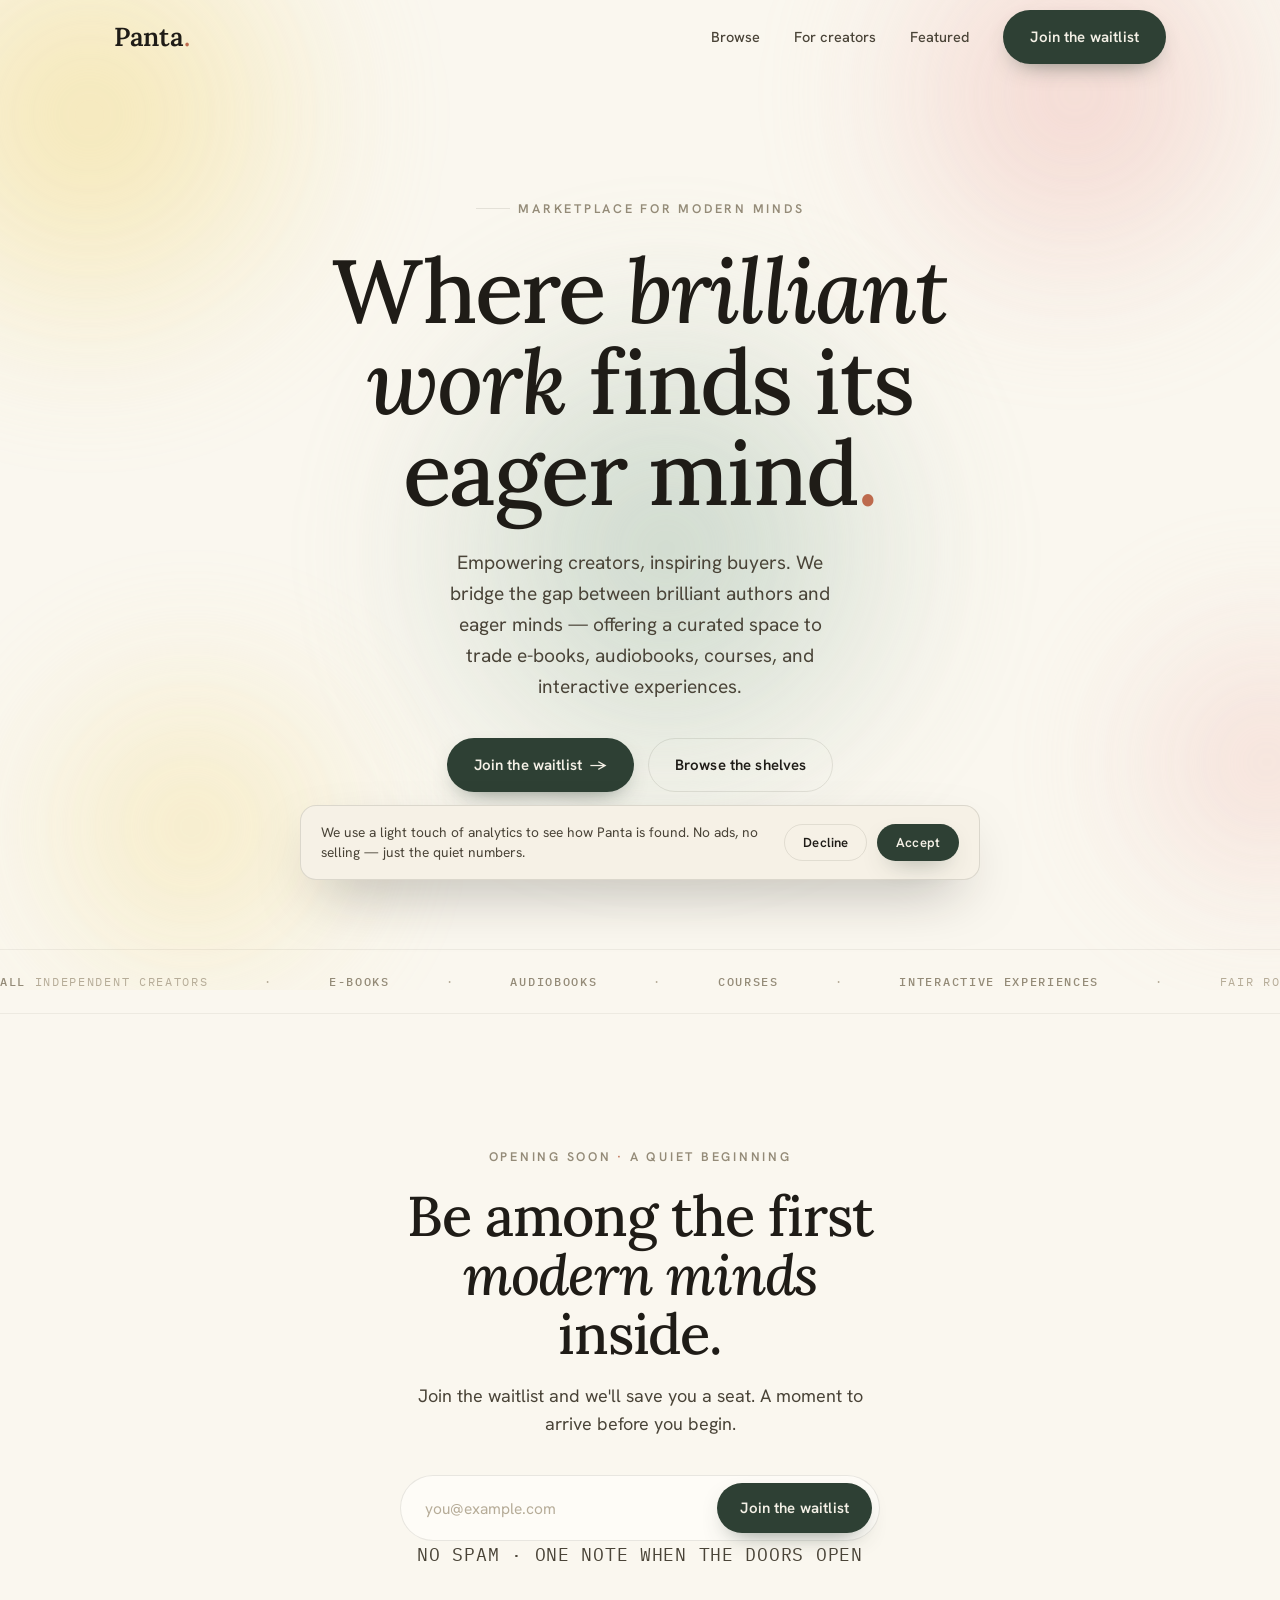
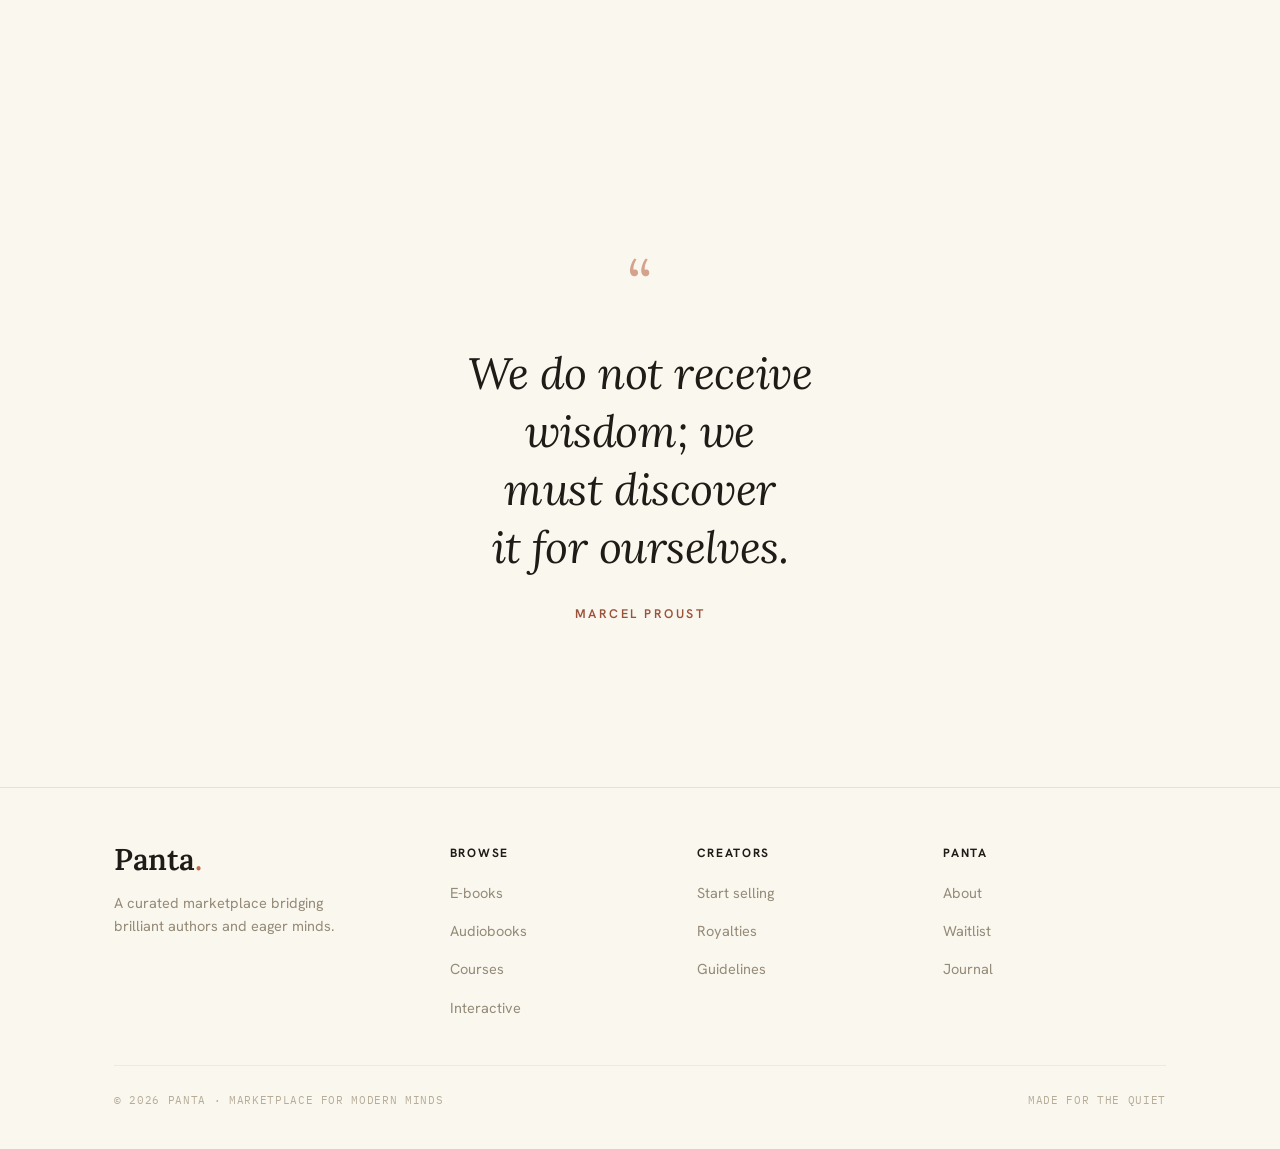
==== index.html @ 42899a75 "first commit" ====
<!doctype html>
<html lang="en">
    <head>
        <meta charset="utf-8" />
        <meta name="viewport" content="width=device-width, initial-scale=1" />

        <!-- Google tag (gtag.js) — GA4 -->
        <script
            async
            src="https://www.googletagmanager.com/gtag/js?id=G-8SDCCMNHDT"
        ></script>
        <script>
            window.dataLayer = window.dataLayer || [];
            function gtag() {
                dataLayer.push(arguments);
            }
            // Consent Mode v2 — deny storage until the visitor chooses
            gtag("consent", "default", {
                ad_storage: "denied",
                ad_user_data: "denied",
                ad_personalization: "denied",
                analytics_storage: "denied",
            });
            // Honor a stored choice immediately, before the banner loads
            try {
                if (localStorage.getItem("panta-consent") === "granted") {
                    gtag("consent", "update", {
                        ad_storage: "granted",
                        ad_user_data: "granted",
                        ad_personalization: "granted",
                        analytics_storage: "granted",
                    });
                }
            } catch (e) {}
            gtag("js", new Date());
            gtag("config", "G-8SDCCMNHDT");
        </script>

        <title>Panta — Marketplace for modern minds</title>
        <meta
            name="description"
            content="Panta is a curated marketplace bridging brilliant authors and eager minds — e-books, audiobooks, courses, and interactive experiences."
        />
        <link rel="preconnect" href="https://fonts.googleapis.com" />
        <link rel="preconnect" href="https://fonts.gstatic.com" crossorigin />
        <link
            href="https://fonts.googleapis.com/css2?family=Lora:ital,wght@0,400..600;1,400..600&family=Hanken+Grotesk:wght@400;500;600;700&family=IBM+Plex+Mono:wght@400;500&display=swap"
            rel="stylesheet"
        />
        <link rel="stylesheet" href="styles.css" />
        <link rel="icon" href="favicon.ico" sizes="any" />
        <link
            rel="icon"
            type="image/png"
            sizes="32x32"
            href="favicon-32.png"
        />
        <link
            rel="apple-touch-icon"
            sizes="180x180"
            href="apple-touch-icon.png"
        />
        <link rel="manifest" href="site.webmanifest" />
    </head>
    <body data-direction="editorial" data-motion="on">
        <!-- atmosphere -->
        <div class="atmosphere" aria-hidden="true">
            <div class="bloom bloom--gold"></div>
            <div class="bloom bloom--rose"></div>
            <div class="bloom bloom--sage"></div>
            <div class="bloom bloom--gold-2"></div>
            <div class="bloom bloom--rose-2"></div>
        </div>

        <!-- ======================= NAV ======================= -->
        <header class="nav" id="nav">
            <div class="wrap nav__inner">
                <a class="wordmark" href="#top"
                    >Panta<span class="dot">.</span></a
                >
                <nav class="nav__links">
                    <a class="nav-link" href="in-progress.html">Browse</a>
                    <a class="nav-link" href="in-progress.html">For creators</a>
                    <a class="nav-link" href="in-progress.html">Featured</a>
                    <a class="btn btn--primary" href="#waitlist"
                        >Join the waitlist</a
                    >
                </nav>
            </div>
        </header>

        <main id="top">
            <!-- ======================= HERO ======================= -->
            <section class="hero">
                <div class="wrap hero__grid">
                    <div class="hero__copy">
                        <div class="hero__eyebrow eyebrow reveal">
                            <span class="rule"></span>
                            Marketplace for modern minds
                        </div>
                        <h1 class="reveal" data-d="1">
                            Where <em>brilliant work</em> finds its<br />eager
                            mind<span class="dot">.</span>
                        </h1>
                        <p class="hero__lede reveal" data-d="2">
                            Empowering creators, inspiring buyers. We bridge the
                            gap between brilliant authors and eager minds —
                            offering a curated space to trade e-books,
                            audiobooks, courses, and interactive experiences.
                        </p>
                        <div class="hero__cta reveal" data-d="3">
                            <a class="btn btn--primary" href="#waitlist"
                                >Join the waitlist
                                <span class="arrow">→</span></a
                            >
                            <a class="btn btn--ghost" href="in-progress.html"
                                >Browse the shelves</a
                            >
                        </div>
                        <p class="hero__note reveal" data-d="4">
                            No noise · no algorithms · just things worth reading
                        </p>
                    </div>

                    <div
                        class="hero__visual reveal"
                        data-d="2"
                        aria-hidden="true"
                    >
                        <div class="cover c1">
                            <span class="cover__tag">e-book</span>
                        </div>
                        <div class="cover c2">
                            <span class="cover__tag">audiobook</span>
                        </div>
                        <div class="cover c3">
                            <span class="cover__tag">course</span>
                        </div>
                    </div>
                </div>
            </section>

            <!-- ======================= STRIP ======================= -->
            <div class="strip" aria-hidden="true">
                <div class="strip__row" id="strip">
                    <span><b>All</b> independent creators</span>
                    <span>·</span>
                    <span><b>e-books</b></span>
                    <span>·</span>
                    <span><b>audiobooks</b></span>
                    <span>·</span>
                    <span><b>courses</b></span>
                    <span>·</span>
                    <span><b>interactive experiences</b></span>
                    <span>·</span>
                    <span>fair royalties for authors</span>
                    <span>·</span>
                </div>
            </div>

            <!-- ======================= CATEGORIES ======================= -->
            <!-- --
            <section class="sec" id="categories">
                <div class="wrap">
                    <div class="sec__head reveal">
                        <span class="eyebrow"
                            >The shelves<span class="dot"> ·</span> what you can
                            trade</span
                        >
                        <h2 class="sec__title">
                            Four ways to <em>think, learn,</em> and listen.
                        </h2>
                        <p class="sec__sub">
                            Every format a modern mind reaches for — curated,
                            never crowded.
                        </p>
                    </div>
                    <div class="cats">
                        <a
                            class="cat reveal"
                            data-d="1"
                            href="in-progress.html"
                        >
                            <span class="cat__num">01</span>
                            <div class="cat__thumb"></div>
                            <h3 class="cat__name">E-books</h3>
                            <p class="cat__desc">
                                Long-form ideas and fiction from independent
                                authors, DRM-free.
                            </p>
                            <span class="cat__go"
                                >Explore <span class="arrow">→</span></span
                            >
                        </a>
                        <a
                            class="cat reveal"
                            data-d="2"
                            href="in-progress.html"
                        >
                            <span class="cat__num">02</span>
                            <div class="cat__thumb"></div>
                            <h3 class="cat__name">Audiobooks</h3>
                            <p class="cat__desc">
                                Voices worth your commute, narrated and produced
                                with care.
                            </p>
                            <span class="cat__go"
                                >Explore <span class="arrow">→</span></span
                            >
                        </a>
                        <a
                            class="cat reveal"
                            data-d="3"
                            href="in-progress.html"
                        >
                            <span class="cat__num">03</span>
                            <div class="cat__thumb"></div>
                            <h3 class="cat__name">Courses</h3>
                            <p class="cat__desc">
                                Self-paced craft and knowledge, taught by people
                                who make things.
                            </p>
                            <span class="cat__go"
                                >Explore <span class="arrow">→</span></span
                            >
                        </a>
                        <a
                            class="cat reveal"
                            data-d="4"
                            href="in-progress.html"
                        >
                            <span class="cat__num">04</span>
                            <div class="cat__thumb"></div>
                            <h3 class="cat__name">Interactive</h3>
                            <p class="cat__desc">
                                Living documents, playable essays, and
                                experiences that respond.
                            </p>
                            <span class="cat__go"
                                >Explore <span class="arrow">→</span></span
                            >
                        </a>
                    </div>
                </div>
            </section>
            -->

            <!-- ======================= FEATURED SHELF ======================= -->
            <!-- --
            <section class="sec" id="shelf" style="padding-top: 0">
                <div class="wrap">
                    <div class="sec__head reveal">
                        <span class="eyebrow"
                            >On the shelves now<span class="dot"> ·</span>
                            curated weekly</span
                        >
                        <h2 class="sec__title">
                            Hand-picked, not <em>algorithm-fed.</em>
                        </h2>
                    </div>
                    <div class="shelf">
                        <div class="shelf__item reveal" data-d="1">
                            <div class="shelf__cover">
                                <span class="shelf__ph">cover art</span>
                            </div>
                            <div class="shelf__meta">
                                <span class="k">E-book</span>
                                <p class="t">Essays on the quiet life</p>
                            </div>
                        </div>
                        <div class="shelf__item reveal" data-d="2">
                            <div class="shelf__cover">
                                <span class="shelf__ph">cover art</span>
                            </div>
                            <div class="shelf__meta">
                                <span class="k">Audiobook</span>
                                <p class="t">Notes from a slower year</p>
                            </div>
                        </div>
                        <div class="shelf__item reveal" data-d="3">
                            <div class="shelf__cover">
                                <span class="shelf__ph">cover art</span>
                            </div>
                            <div class="shelf__meta">
                                <span class="k">Course</span>
                                <p class="t">The craft of attention</p>
                            </div>
                        </div>
                        <div class="shelf__item reveal" data-d="4">
                            <div class="shelf__cover">
                                <span class="shelf__ph">cover art</span>
                            </div>
                            <div class="shelf__meta">
                                <span class="k">Interactive</span>
                                <p class="t">A field guide to ideas</p>
                            </div>
                        </div>
                    </div>
                </div>
            </section>
            -->

            <!-- ======================= READERS / CREATORS ======================= -->
            <!-- --
            <section class="sec" id="creators" style="padding-top: 0">
                <div class="wrap">
                    <div class="duo">
                        <div class="panel panel--readers reveal" data-d="1">
                            <span class="panel__eyebrow">For readers</span>
                            <h3 class="panel__title">
                                Find your <em>next</em> idea.
                            </h3>
                            <p class="panel__lead">
                                A calm, curated catalogue with no dark patterns
                                and no infinite scroll — just work chosen
                                because it's good.
                            </p>
                            <ul class="panel__list">
                                <li>One library across every format you buy</li>
                                <li>Read, listen, and learn on any device</li>
                                <li>
                                    Support the people who made it, directly
                                </li>
                            </ul>
                            <a class="btn btn--ghost" href="in-progress.html"
                                >Start exploring</a
                            >
                        </div>
                        <div class="panel panel--creators reveal" data-d="2">
                            <span class="panel__eyebrow">For creators</span>
                            <h3 class="panel__title">
                                Publish on your <em>own</em> terms.
                            </h3>
                            <p class="panel__lead">
                                Bring your e-book, audiobook, course, or
                                interactive work to a marketplace built to put
                                your craft — and your earnings — first.
                            </p>
                            <ul class="panel__list">
                                <li>Keep up to 90% of every sale</li>
                                <li>
                                    Set your price, your bundles, your rules
                                </li>
                                <li>Reach readers who came to pay attention</li>
                            </ul>
                            <a class="btn btn--ghost" href="in-progress.html"
                                >Sell your work</a
                            >
                        </div>
                    </div>
                </div>
            </section>
            -->

            <!-- ======================= WAITLIST ======================= -->
            <section class="waitlist" id="waitlist">
                <div class="wrap waitlist__card reveal">
                    <span class="eyebrow"
                        >Opening soon<span class="dot"> ·</span> a quiet
                        beginning</span
                    >
                    <h2>Be among the first <em>modern minds</em> inside.</h2>
                    <p>
                        Join the waitlist and we'll save you a seat. A moment to
                        arrive before you begin.
                    </p>
                    <form class="form" id="waitlistForm" novalidate>
                        <input
                            type="hidden"
                            name="access_key"
                            value="75010886-2d32-4f87-a606-ab42708fe256"
                        />
                        <input
                            type="hidden"
                            name="subject"
                            value="New Panta waitlist signup"
                        />
                        <input
                            type="hidden"
                            name="from_name"
                            value="Panta Waitlist"
                        />
                        <input
                            type="checkbox"
                            name="botcheck"
                            style="display: none"
                            tabindex="-1"
                            autocomplete="off"
                            aria-hidden="true"
                        />
                        <input
                            type="email"
                            id="email"
                            name="email"
                            placeholder="you@example.com"
                            autocomplete="email"
                            aria-label="Email address"
                            required
                        />
                        <button class="btn btn--primary" type="submit">
                            Join the waitlist
                        </button>
                    </form>
                    <p class="form__note" id="formNote">
                        No spam · one note when the doors open
                    </p>
                </div>
            </section>

            <!-- ======================= QUOTE MOMENT ======================= -->
            <section class="quote">
                <div class="wrap reveal">
                    <span class="quote__mark">&ldquo;</span>
                    <p class="quote__text">
                        We do not receive wisdom; we must discover it for
                        ourselves.
                    </p>
                    <p class="quote__by">Marcel Proust</p>
                </div>
            </section>
        </main>

        <!-- ======================= FOOTER ======================= -->
        <footer class="footer">
            <div class="wrap">
                <div class="footer__grid">
                    <div class="footer__brand">
                        <a class="wordmark" href="#top"
                            >Panta<span class="dot">.</span></a
                        >
                        <p class="footer__tag">
                            A curated marketplace bridging brilliant authors and
                            eager minds.
                        </p>
                    </div>
                    <div class="footer__col">
                        <h4>Browse</h4>
                        <ul>
                            <li><a href="in-progress.html">E-books</a></li>
                            <li><a href="in-progress.html">Audiobooks</a></li>
                            <li><a href="in-progress.html">Courses</a></li>
                            <li><a href="in-progress.html">Interactive</a></li>
                        </ul>
                    </div>
                    <div class="footer__col">
                        <h4>Creators</h4>
                        <ul>
                            <li>
                                <a href="in-progress.html">Start selling</a>
                            </li>
                            <li><a href="in-progress.html">Royalties</a></li>
                            <li><a href="in-progress.html">Guidelines</a></li>
                        </ul>
                    </div>
                    <div class="footer__col">
                        <h4>Panta</h4>
                        <ul>
                            <li><a href="in-progress.html">About</a></li>
                            <li><a href="#waitlist">Waitlist</a></li>
                            <li><a href="in-progress.html">Journal</a></li>
                        </ul>
                    </div>
                </div>
                <div class="footer__base">
                    <span class="mono"
                        >© 2026 Panta · Marketplace for modern minds</span
                    >
                    <span class="mono">made for the quiet</span>
                </div>
            </div>
        </footer>

        <!-- behaviour -->
        <script src="app.js"></script>

    </body>
</html>
---- styles.css ----
/* ============================================================
   Panta — Marketplace for modern minds
   Palette + type derived from the Panta brand:
   warm ivory canvas, butter-gold / dusty-rose / sage blooms,
   terracotta accent, deep forest green. Lora + Hanken Grotesk.
   ============================================================ */

:root {
  /* base canvas + ink */
  --bg:        #faf7ef;
  --bg-warm:   #f6f1e6;
  --ink:       #1f1c17;
  --ink-soft:  #4a4438;
  --muted:     #948b78;
  --faint:     #b6ac98;
  --line:      rgba(43, 38, 28, 0.10);
  --line-soft: rgba(43, 38, 28, 0.06);
  --card:      #fefcf7;

  /* accents */
  --accent:    #bd6a4d;   /* terracotta — the brand dot */
  --accent-ink:#9c5239;
  --forest:    #2e4034;   /* deep green button */
  --forest-hi: #3a5142;

  /* bloom hues */
  --bloom-gold: 47 78% 80%;
  --bloom-rose: 8 62% 86%;
  --bloom-sage: 138 16% 76%;

  /* atmosphere intensity (0–1.4), driven by Tweaks */
  --atmos: 1;

  /* fonts */
  --serif: 'Lora', Georgia, 'Times New Roman', serif;
  --sans:  'Hanken Grotesk', system-ui, -apple-system, sans-serif;
  --mono:  'IBM Plex Mono', ui-monospace, 'SF Mono', Menlo, monospace;

  /* rhythm */
  --maxw: 1180px;
  --gutter: clamp(20px, 5vw, 64px);
  --radius: 14px;
}

* { box-sizing: border-box; }

html { -webkit-text-size-adjust: 100%; scroll-behavior: smooth; }

body {
  margin: 0;
  background: var(--bg);
  color: var(--ink);
  font-family: var(--sans);
  font-size: 17px;
  line-height: 1.6;
  -webkit-font-smoothing: antialiased;
  text-rendering: optimizeLegibility;
  overflow-x: hidden;
}

@media (prefers-reduced-motion: reduce) {
  html { scroll-behavior: auto; }
}

/* ---- atmosphere: soft drifting gradient blooms ---- */
.atmosphere {
  position: fixed;
  inset: -10vh -10vw;
  z-index: -1;
  pointer-events: none;
  overflow: hidden;
}
.bloom {
  position: absolute;
  border-radius: 50%;
  filter: blur(60px);
  opacity: calc(0.9 * var(--atmos));
  will-change: transform;
}
.bloom--gold {
  width: 46vw; height: 46vw;
  top: -10vh; left: -6vw;
  background: radial-gradient(circle, hsl(var(--bloom-gold) / 0.95), hsl(var(--bloom-gold) / 0) 68%);
  animation: drift-a 34s ease-in-out infinite alternate;
}
.bloom--rose {
  width: 40vw; height: 40vw;
  top: -8vh; right: 6vw;
  background: radial-gradient(circle, hsl(var(--bloom-rose) / 0.9), hsl(var(--bloom-rose) / 0) 66%);
  animation: drift-b 42s ease-in-out infinite alternate;
}
.bloom--sage {
  width: 52vw; height: 52vw;
  top: 34vh; left: 36vw;
  background: radial-gradient(circle, hsl(var(--bloom-sage) / 0.85), hsl(var(--bloom-sage) / 0) 64%);
  animation: drift-c 50s ease-in-out infinite alternate;
}
.bloom--gold-2 {
  width: 34vw; height: 34vw;
  bottom: -6vh; left: 8vw;
  background: radial-gradient(circle, hsl(var(--bloom-gold) / 0.7), hsl(var(--bloom-gold) / 0) 66%);
  animation: drift-b 46s ease-in-out infinite alternate;
}
.bloom--rose-2 {
  width: 30vw; height: 30vw;
  bottom: 4vh; right: -4vw;
  background: radial-gradient(circle, hsl(var(--bloom-rose) / 0.7), hsl(var(--bloom-rose) / 0) 66%);
  animation: drift-a 38s ease-in-out infinite alternate;
}

@keyframes drift-a {
  from { transform: translate3d(0,0,0) scale(1); }
  to   { transform: translate3d(4vw, 5vh, 0) scale(1.12); }
}
@keyframes drift-b {
  from { transform: translate3d(0,0,0) scale(1.05); }
  to   { transform: translate3d(-5vw, 4vh, 0) scale(1); }
}
@keyframes drift-c {
  from { transform: translate3d(0,0,0) scale(1); }
  to   { transform: translate3d(3vw, -6vh, 0) scale(1.1); }
}
@media (prefers-reduced-motion: reduce) {
  .bloom { animation: none !important; }
}
body[data-motion="off"] .bloom { animation: none !important; }

/* ---- layout ---- */
.wrap {
  width: 100%;
  max-width: var(--maxw);
  margin-inline: auto;
  padding-inline: var(--gutter);
}
section { position: relative; }

/* ---- typography helpers ---- */
.eyebrow {
  font-family: var(--sans);
  font-size: 12.5px;
  font-weight: 600;
  letter-spacing: 0.22em;
  text-transform: uppercase;
  color: var(--muted);
}
.eyebrow .dot { color: var(--accent); }
.mono {
  font-family: var(--mono);
  font-size: 11px;
  letter-spacing: 0.06em;
  text-transform: uppercase;
  color: var(--faint);
}
.serif-italic { font-family: var(--serif); font-style: italic; }
.accent { color: var(--accent); }

h1, h2, h3 { margin: 0; font-weight: 500; line-height: 1.08; letter-spacing: -0.01em; }

/* ---- buttons ---- */
.btn {
  display: inline-flex;
  align-items: center;
  gap: 0.5em;
  font-family: var(--sans);
  font-size: 15px;
  font-weight: 600;
  letter-spacing: 0.01em;
  white-space: nowrap;
  padding: 14px 26px;
  border-radius: 999px;
  border: 1px solid transparent;
  cursor: pointer;
  text-decoration: none;
  transition: transform .25s cubic-bezier(.2,.7,.2,1), background-color .25s, box-shadow .25s, color .25s;
}
.btn:active { transform: translateY(1px) scale(.99); }
.btn--primary {
  background: var(--forest);
  color: #f4f0e6;
  box-shadow: 0 10px 26px -14px rgba(46,64,52,0.8);
}
.btn--primary:hover { background: var(--forest-hi); transform: translateY(-2px); box-shadow: 0 18px 34px -16px rgba(46,64,52,0.75); }
.btn--ghost {
  background: transparent;
  color: var(--ink);
  border-color: var(--line);
}
.btn--ghost:hover { border-color: var(--accent); color: var(--accent-ink); transform: translateY(-2px); }
.btn .arrow { transition: transform .25s; }
.btn:hover .arrow { transform: translateX(3px); }

/* ============================================================
   NAV
   ============================================================ */
.nav {
  position: sticky;
  top: 0;
  z-index: 40;
  transition: background-color .3s, border-color .3s, backdrop-filter .3s;
  border-bottom: 1px solid transparent;
}
.nav.scrolled {
  background: rgba(250, 247, 239, 0.72);
  backdrop-filter: saturate(140%) blur(14px);
  -webkit-backdrop-filter: saturate(140%) blur(14px);
  border-bottom-color: var(--line-soft);
}
.nav__inner {
  display: flex;
  align-items: center;
  justify-content: space-between;
  height: 74px;
}
.wordmark {
  font-family: var(--serif);
  font-weight: 600;
  font-size: 26px;
  letter-spacing: -0.01em;
  color: var(--ink);
  text-decoration: none;
  line-height: 1;
}
.wordmark .dot { color: var(--accent); }
.nav__links {
  display: flex;
  align-items: center;
  gap: 34px;
}
.nav__links a:not(.btn) {
  font-size: 14.5px;
  font-weight: 500;
  color: var(--ink-soft);
  text-decoration: none;
  position: relative;
  transition: color .2s;
}
.nav__links a:not(.btn)::after {
  content: "";
  position: absolute;
  left: 0; bottom: -5px;
  width: 0; height: 1.5px;
  background: var(--accent);
  transition: width .25s ease;
}
.nav__links a:not(.btn):hover { color: var(--ink); }
.nav__links a:not(.btn):hover::after { width: 100%; }
.nav__menu-btn { display: none; }

@media (max-width: 760px) {
  .nav__links .nav-link { display: none; }
}

/* ============================================================
   HERO
   ============================================================ */
.hero {
  padding-top: clamp(56px, 9vw, 120px);
  padding-bottom: clamp(56px, 9vw, 110px);
}
.hero__grid {
  display: grid;
  grid-template-columns: 1.15fr 0.85fr;
  gap: clamp(36px, 6vw, 80px);
  align-items: center;
}
.hero__eyebrow { margin-bottom: 26px; display: inline-flex; gap: 0.7em; align-items: center; }
.hero__eyebrow .rule { width: 34px; height: 1px; background: var(--line); display: inline-block; }
.hero h1 {
  font-family: var(--serif);
  font-size: clamp(42px, 6.4vw, 84px);
  font-weight: 500;
  line-height: 1.02;
  letter-spacing: -0.02em;
  margin-bottom: 28px;
}
.hero h1 em { font-style: italic; }
.hero h1 .dot { color: var(--accent); }
.hero__lede {
  font-size: clamp(17px, 1.5vw, 20px);
  line-height: 1.62;
  color: var(--ink-soft);
  max-width: 36ch;
  margin-bottom: 36px;
}
.hero__cta { display: flex; flex-wrap: wrap; gap: 14px; align-items: center; }
.hero__note {
  margin-top: 18px;
  font-family: var(--mono);
  font-size: 11px;
  letter-spacing: 0.04em;
  color: var(--faint);
  text-transform: uppercase;
}

/* hero visual — stacked "shelf" of placeholder covers */
.hero__visual {
  position: relative;
  display: grid;
  grid-template-columns: repeat(3, 1fr);
  gap: 16px;
  align-items: end;
}
.cover {
  position: relative;
  border-radius: 8px;
  overflow: hidden;
  background: var(--card);
  border: 1px solid var(--line);
  box-shadow: 0 24px 50px -28px rgba(43,38,28,0.45);
  display: flex;
  align-items: flex-end;
  padding: 12px;
}
.cover::before {
  content: "";
  position: absolute;
  inset: 0;
  background-image: repeating-linear-gradient(
    -45deg,
    rgba(43,38,28,0.05) 0 1px,
    transparent 1px 11px
  );
}
.cover__tag {
  position: relative;
  font-family: var(--mono);
  font-size: 10px;
  letter-spacing: 0.06em;
  text-transform: uppercase;
  color: var(--muted);
  background: rgba(254,252,247,0.85);
  padding: 4px 8px;
  border-radius: 5px;
}
.cover.c1 { aspect-ratio: 3/4.4; transform: translateY(0); }
.cover.c2 { aspect-ratio: 3/4.9; transform: translateY(-20px); background: linear-gradient(160deg, hsl(var(--bloom-rose)/.5), var(--card)); }
.cover.c3 { aspect-ratio: 3/4.2; transform: translateY(14px); background: linear-gradient(160deg, hsl(var(--bloom-sage)/.5), var(--card)); }

/* ============================================================
   MARQUEE STRIP (logos / trust)
   ============================================================ */
.strip {
  border-top: 1px solid var(--line-soft);
  border-bottom: 1px solid var(--line-soft);
  padding: 22px 0;
  overflow: hidden;
}
.strip__row {
  display: flex;
  align-items: center;
  gap: 56px;
  white-space: nowrap;
  width: max-content;
  animation: marquee 36s linear infinite;
}
.strip__row span {
  font-family: var(--mono);
  font-size: 12px;
  letter-spacing: 0.14em;
  text-transform: uppercase;
  color: var(--faint);
}
.strip__row span b { color: var(--muted); font-weight: 500; }
@keyframes marquee { to { transform: translateX(-50%); } }
body[data-motion="off"] .strip__row { animation: none; }
@media (prefers-reduced-motion: reduce) { .strip__row { animation: none; } }

/* ============================================================
   SECTION HEADER
   ============================================================ */
.sec { padding-block: clamp(64px, 9vw, 120px); }
.sec__head { max-width: 56ch; margin-bottom: clamp(36px, 5vw, 60px); }
.sec__head.center { margin-inline: auto; text-align: center; }
.sec__title {
  font-family: var(--serif);
  font-size: clamp(30px, 4vw, 48px);
  font-weight: 500;
  letter-spacing: -0.02em;
  line-height: 1.08;
  margin-top: 16px;
  margin-bottom: 16px;
}
.sec__title em { font-style: italic; }
.sec__sub { font-size: 18px; color: var(--ink-soft); line-height: 1.6; }

/* ============================================================
   CATEGORIES
   ============================================================ */
.cats {
  display: grid;
  grid-template-columns: repeat(4, 1fr);
  gap: 20px;
}
.cat {
  display: flex;
  flex-direction: column;
  background: var(--card);
  border: 1px solid var(--line);
  border-radius: var(--radius);
  padding: 26px 24px 24px;
  text-decoration: none;
  color: inherit;
  min-height: 280px;
  transition: transform .3s cubic-bezier(.2,.7,.2,1), box-shadow .3s, border-color .3s;
}
.cat:hover {
  transform: translateY(-6px);
  box-shadow: 0 26px 50px -30px rgba(43,38,28,0.5);
  border-color: rgba(189,106,77,0.4);
}
.cat__num {
  font-family: var(--mono);
  font-size: 11px;
  letter-spacing: 0.08em;
  color: var(--faint);
}
.cat__thumb {
  margin: 18px 0 22px;
  height: 92px;
  border-radius: 8px;
  position: relative;
  overflow: hidden;
  border: 1px solid var(--line-soft);
}
.cat__thumb::before {
  content: "";
  position: absolute; inset: 0;
  background-image: repeating-linear-gradient(45deg, rgba(43,38,28,0.05) 0 1px, transparent 1px 12px);
}
.cat:nth-child(1) .cat__thumb { background: linear-gradient(150deg, hsl(var(--bloom-gold)/.55), var(--bg-warm)); }
.cat:nth-child(2) .cat__thumb { background: linear-gradient(150deg, hsl(var(--bloom-rose)/.55), var(--bg-warm)); }
.cat:nth-child(3) .cat__thumb { background: linear-gradient(150deg, hsl(var(--bloom-sage)/.55), var(--bg-warm)); }
.cat:nth-child(4) .cat__thumb { background: linear-gradient(150deg, hsl(28 50% 82% / .6), var(--bg-warm)); }
.cat__name {
  font-family: var(--serif);
  font-size: 24px;
  font-weight: 500;
  margin-bottom: 8px;
  margin-top: auto;
}
.cat__desc { font-size: 14.5px; color: var(--muted); line-height: 1.5; }
.cat__go {
  margin-top: 16px;
  font-size: 13px;
  font-weight: 600;
  color: var(--accent-ink);
  display: inline-flex;
  gap: 0.4em;
}
.cat__go .arrow { transition: transform .25s; }
.cat:hover .cat__go .arrow { transform: translateX(4px); }

/* ============================================================
   FEATURED SHELF
   ============================================================ */
.shelf {
  display: grid;
  grid-template-columns: repeat(4, 1fr);
  gap: 22px;
}
.shelf__item { display: flex; flex-direction: column; gap: 14px; }
.shelf__cover {
  aspect-ratio: 3/4;
  border-radius: 8px;
  position: relative;
  overflow: hidden;
  border: 1px solid var(--line);
  background: var(--card);
  box-shadow: 0 18px 40px -28px rgba(43,38,28,0.5);
  transition: transform .3s cubic-bezier(.2,.7,.2,1);
  display: flex; align-items: flex-end; padding: 12px;
}
.shelf__item:hover .shelf__cover { transform: translateY(-6px); }
.shelf__cover::before {
  content: ""; position: absolute; inset: 0;
  background-image: repeating-linear-gradient(-45deg, rgba(43,38,28,0.045) 0 1px, transparent 1px 12px);
}
.shelf__item:nth-child(1) .shelf__cover { background: linear-gradient(165deg, hsl(var(--bloom-gold)/.5), var(--card)); }
.shelf__item:nth-child(2) .shelf__cover { background: linear-gradient(165deg, hsl(var(--bloom-rose)/.5), var(--card)); }
.shelf__item:nth-child(3) .shelf__cover { background: linear-gradient(165deg, hsl(var(--bloom-sage)/.5), var(--card)); }
.shelf__item:nth-child(4) .shelf__cover { background: linear-gradient(165deg, hsl(28 50% 82%/.55), var(--card)); }
.shelf__ph {
  position: relative;
  font-family: var(--mono);
  font-size: 10px;
  letter-spacing: 0.06em;
  text-transform: uppercase;
  color: var(--muted);
  background: rgba(254,252,247,0.82);
  padding: 4px 8px;
  border-radius: 5px;
}
.shelf__meta .k {
  font-family: var(--mono);
  font-size: 10.5px;
  letter-spacing: 0.08em;
  text-transform: uppercase;
  color: var(--accent-ink);
}
.shelf__meta .t {
  font-family: var(--serif);
  font-size: 17px;
  margin-top: 4px;
  line-height: 1.25;
}

/* ============================================================
   QUOTE MOMENT
   ============================================================ */
.quote {
  text-align: center;
  padding-block: clamp(80px, 12vw, 150px);
}
.quote__mark {
  font-family: var(--serif);
  font-size: 64px;
  line-height: 0;
  color: var(--accent);
  opacity: 0.6;
  display: block;
  margin-bottom: 30px;
  height: 30px;
}
.quote__text {
  font-family: var(--serif);
  font-style: italic;
  font-weight: 400;
  font-size: clamp(26px, 3.6vw, 44px);
  line-height: 1.32;
  letter-spacing: -0.01em;
  max-width: 18ch;
  margin: 0 auto 28px;
  color: var(--ink);
  text-wrap: balance;
}
.quote__by {
  font-family: var(--sans);
  font-size: 12.5px;
  font-weight: 600;
  letter-spacing: 0.2em;
  text-transform: uppercase;
  color: var(--accent-ink);
}

/* ============================================================
   TWO-UP: readers / creators
   ============================================================ */
.duo {
  display: grid;
  grid-template-columns: 1fr 1fr;
  gap: 22px;
}
.panel {
  border-radius: var(--radius);
  padding: clamp(30px, 4vw, 48px);
  border: 1px solid var(--line);
  position: relative;
  overflow: hidden;
}
.panel--readers { background: linear-gradient(155deg, hsl(var(--bloom-sage)/.45), var(--card)); }
.panel--creators { background: var(--forest); color: #ece6d8; border-color: transparent; }
.panel--creators .panel__eyebrow { color: hsl(var(--bloom-gold)/.95); }
.panel--creators .panel__lead { color: #ece6d8; }
.panel--creators .panel__list li { color: #d4cdbd; }
.panel--creators .panel__list li::before { background: hsl(var(--bloom-gold)/.9); }
.panel--creators .btn--ghost { color: #ece6d8; border-color: rgba(236,230,216,0.3); }
.panel--creators .btn--ghost:hover { border-color: hsl(var(--bloom-gold)/.9); color: hsl(var(--bloom-gold)/1); }
.panel__eyebrow {
  font-size: 12px; font-weight: 600; letter-spacing: 0.2em; text-transform: uppercase;
  color: var(--accent-ink);
}
.panel__title {
  font-family: var(--serif);
  font-size: clamp(26px, 3vw, 38px);
  font-weight: 500;
  margin: 16px 0 16px;
}
.panel__title em { font-style: italic; }
.panel__lead { font-size: 16px; line-height: 1.6; color: var(--ink-soft); margin-bottom: 26px; max-width: 38ch; }
.panel__list { list-style: none; padding: 0; margin: 0 0 30px; display: grid; gap: 14px; }
.panel__list li {
  position: relative; padding-left: 26px; font-size: 15.5px; color: var(--ink-soft); line-height: 1.45;
}
.panel__list li::before {
  content: ""; position: absolute; left: 0; top: 0.55em;
  width: 7px; height: 7px; border-radius: 50%; background: var(--accent);
}

/* ============================================================
   WAITLIST
   ============================================================ */
.waitlist {
  text-align: center;
  padding-block: clamp(70px, 10vw, 130px);
}
.waitlist__card {
  max-width: 640px;
  margin-inline: auto;
}
.waitlist h2 {
  font-family: var(--serif);
  font-size: clamp(32px, 4.6vw, 56px);
  font-weight: 500;
  letter-spacing: -0.02em;
  margin: 18px 0 18px;
  line-height: 1.05;
}
.waitlist h2 em { font-style: italic; }
.waitlist p { font-size: 18px; color: var(--ink-soft); margin: 0 auto 36px; max-width: 46ch; }
.form {
  display: flex;
  gap: 10px;
  max-width: 480px;
  margin: 0 auto;
  background: var(--card);
  border: 1px solid var(--line);
  border-radius: 999px;
  padding: 7px 7px 7px 22px;
  transition: border-color .25s, box-shadow .25s;
}
.form:focus-within { border-color: var(--accent); box-shadow: 0 0 0 4px rgba(189,106,77,0.12); }
.form input {
  flex: 1;
  border: none;
  background: transparent;
  font-family: var(--sans);
  font-size: 15.5px;
  color: var(--ink);
  outline: none;
}
.form input::placeholder { color: var(--faint); }
.form .btn--primary { white-space: nowrap; padding-inline: 22px; }
.form__note {
  margin-top: 16px;
  font-family: var(--mono);
  font-size: 11px;
  letter-spacing: 0.04em;
  text-transform: uppercase;
  color: var(--faint);
}
.form--done input { color: var(--forest); font-weight: 600; }

/* ============================================================
   FOOTER
   ============================================================ */
.footer {
  border-top: 1px solid var(--line);
  padding-block: 56px 40px;
}
.footer__grid {
  display: grid;
  grid-template-columns: 1.4fr repeat(3, 1fr);
  gap: 40px 24px;
  margin-bottom: 44px;
}
.footer__brand .wordmark { font-size: 30px; }
.footer__tag { margin-top: 14px; color: var(--muted); font-size: 14.5px; max-width: 30ch; line-height: 1.55; }
.footer__col h4 {
  font-family: var(--sans);
  font-size: 12px; font-weight: 700; letter-spacing: 0.14em; text-transform: uppercase;
  color: var(--ink); margin: 0 0 16px;
}
.footer__col ul { list-style: none; margin: 0; padding: 0; display: grid; gap: 11px; }
.footer__col a { color: var(--muted); text-decoration: none; font-size: 14.5px; transition: color .2s; }
.footer__col a:hover { color: var(--accent-ink); }
.footer__base {
  display: flex; justify-content: space-between; align-items: center; gap: 16px;
  padding-top: 26px; border-top: 1px solid var(--line-soft);
  font-size: 13px; color: var(--faint);
}
.footer__base .mono { color: var(--faint); }

/* ============================================================
   SCROLL REVEAL
   ============================================================ */
.reveal {
  opacity: 0;
  transform: translateY(22px);
  transition: opacity .9s cubic-bezier(.2,.7,.2,1), transform .9s cubic-bezier(.2,.7,.2,1);
}
.reveal.in { opacity: 1; transform: none; }
.reveal[data-d="1"] { transition-delay: .08s; }
.reveal[data-d="2"] { transition-delay: .16s; }
.reveal[data-d="3"] { transition-delay: .24s; }
.reveal[data-d="4"] { transition-delay: .32s; }
body[data-motion="off"] .reveal,
.no-motion .reveal { opacity: 1 !important; transform: none !important; transition: none !important; }
@media (prefers-reduced-motion: reduce) {
  .reveal { opacity: 1 !important; transform: none !important; }
}

/* ============================================================
   DIRECTION VARIANTS (set on <body data-direction>)
   ============================================================ */

/* — Editorial (default): centered, calm, serif-forward — */
body[data-direction="editorial"] .hero__grid {
  grid-template-columns: 1fr;
  text-align: center;
  max-width: 880px;
  margin-inline: auto;
}
body[data-direction="editorial"] .hero__eyebrow { justify-content: center; }
body[data-direction="editorial"] .hero__lede { margin-inline: auto; }
body[data-direction="editorial"] .hero__cta { justify-content: center; }
body[data-direction="editorial"] .hero__visual { display: none; }
body[data-direction="editorial"] .hero h1 { font-size: clamp(46px, 7vw, 92px); }

/* — Gallery: structured, asymmetric, marketplace-forward (uses base two-column hero) — */
body[data-direction="gallery"] .hero h1 { font-size: clamp(40px, 5.6vw, 76px); }

/* — Atmospheric: lush, large, immersive — */
body[data-direction="atmospheric"] .hero { padding-top: clamp(80px, 13vw, 170px); }
body[data-direction="atmospheric"] .hero__grid {
  grid-template-columns: 1fr;
  text-align: center;
  max-width: 960px;
  margin-inline: auto;
}
body[data-direction="atmospheric"] .hero__eyebrow { justify-content: center; }
body[data-direction="atmospheric"] .hero__lede { margin-inline: auto; font-size: clamp(18px, 1.7vw, 22px); }
body[data-direction="atmospheric"] .hero__cta { justify-content: center; }
body[data-direction="atmospheric"] .hero__visual { display: none; }
body[data-direction="atmospheric"] .hero h1 { font-size: clamp(52px, 9vw, 120px); }
body[data-direction="atmospheric"] .bloom { opacity: calc(1.25 * var(--atmos)); filter: blur(72px); }

/* ============================================================
   STANDALONE STAGE (404 / in-progress)
   ============================================================ */
.stage {
  min-height: calc(100vh - 74px);
  display: flex;
  align-items: center;
  justify-content: center;
  text-align: center;
  padding-block: clamp(60px, 12vh, 140px);
}
.stage__inner { max-width: 680px; }
.stage__code {
  font-family: var(--serif);
  font-style: italic;
  font-weight: 500;
  font-size: clamp(72px, 16vw, 168px);
  line-height: 0.9;
  letter-spacing: -0.03em;
  color: var(--ink);
  margin-bottom: 8px;
}
.stage__code .dot { color: var(--accent); }
.stage__eyebrow {
  display: inline-flex; gap: 0.7em; align-items: center;
  margin-bottom: 26px;
}
.stage__eyebrow .rule { width: 30px; height: 1px; background: var(--line); display: inline-block; }
.stage h1 {
  font-family: var(--serif);
  font-size: clamp(34px, 5.4vw, 64px);
  font-weight: 500;
  line-height: 1.04;
  letter-spacing: -0.02em;
  margin-bottom: 24px;
}
.stage h1 em { font-style: italic; }
.stage h1 .dot { color: var(--accent); }
.stage__lede {
  font-size: clamp(17px, 1.5vw, 20px);
  line-height: 1.62;
  color: var(--ink-soft);
  max-width: 46ch;
  margin: 0 auto 36px;
}
.stage__cta { display: flex; flex-wrap: wrap; gap: 14px; justify-content: center; }
.stage__note {
  margin-top: 22px;
  font-family: var(--mono);
  font-size: 11px;
  letter-spacing: 0.06em;
  text-transform: uppercase;
  color: var(--faint);
}

/* progress meter (in-progress page) */
.progress {
  max-width: 380px;
  margin: 4px auto 32px;
}
.progress__track {
  height: 4px;
  border-radius: 999px;
  background: var(--line);
  overflow: hidden;
}
.progress__fill {
  height: 100%;
  width: 0;
  border-radius: 999px;
  background: var(--accent);
  animation: progress-grow 2.2s cubic-bezier(.2,.7,.2,1) forwards;
}
@keyframes progress-grow { to { width: 62%; } }
body[data-motion="off"] .progress__fill,
.no-motion .progress__fill { animation: none; width: 62%; }
@media (prefers-reduced-motion: reduce) { .progress__fill { animation: none; width: 62%; } }
.progress__labels {
  display: flex; justify-content: space-between;
  margin-top: 10px;
  font-family: var(--mono);
  font-size: 10.5px; letter-spacing: 0.06em; text-transform: uppercase;
  color: var(--faint);
}

/* ============================================================
   RESPONSIVE
   ============================================================ */
@media (max-width: 1000px) {
  .cats { grid-template-columns: repeat(2, 1fr); }
  .shelf { grid-template-columns: repeat(2, 1fr); }
  .footer__grid { grid-template-columns: 1fr 1fr; }
}
@media (max-width: 860px) {
  .hero__grid { grid-template-columns: 1fr; text-align: center; }
  .hero__eyebrow { justify-content: center; }
  .hero__lede { margin-inline: auto; }
  .hero__cta { justify-content: center; }
  .hero__visual { max-width: 420px; margin: 8px auto 0; }
  .duo { grid-template-columns: 1fr; }
}
@media (max-width: 600px) {
  body { font-size: 16px; }
  .cats { grid-template-columns: 1fr; }
  .shelf { grid-template-columns: 1fr 1fr; }
  .footer__grid { grid-template-columns: 1fr; gap: 30px; }
  .footer__base { flex-direction: column; align-items: flex-start; }
  .form { flex-direction: column; border-radius: 18px; padding: 10px; }
  .form input { padding: 10px 12px; text-align: center; }
  .form .btn--primary { width: 100%; justify-content: center; }
  .hero__visual { grid-template-columns: repeat(3, 1fr); }
}
@media (max-width: 420px) {
  .shelf { grid-template-columns: 1fr; }
}

/* ======================= COOKIE CONSENT ======================= */
.consent {
  position: fixed;
  left: 50%;
  bottom: 20px;
  z-index: 200;
  width: min(680px, calc(100% - 32px));
  transform: translate(-50%, 140%);
  display: flex;
  align-items: center;
  gap: 18px;
  padding: 16px 20px;
  background: var(--bg-warm);
  border: 1px solid rgba(31, 28, 23, 0.12);
  border-radius: 16px;
  box-shadow: 0 24px 60px -24px rgba(31, 28, 23, 0.5);
  backdrop-filter: saturate(140%) blur(10px);
  -webkit-backdrop-filter: saturate(140%) blur(10px);
  opacity: 0;
  transition: transform 0.5s cubic-bezier(0.16, 1, 0.3, 1), opacity 0.5s ease;
}
.consent--in { transform: translate(-50%, 0); opacity: 1; }
.consent__text {
  margin: 0;
  font-family: var(--sans);
  font-size: 0.86rem;
  line-height: 1.5;
  color: var(--ink-soft);
}
.consent__text a { color: var(--accent-ink); text-decoration: underline; }
.consent__actions {
  display: flex;
  gap: 10px;
  flex-shrink: 0;
}
.consent__actions .btn { padding: 9px 18px; font-size: 0.82rem; }

@media (prefers-reduced-motion: reduce) {
  .consent { transition: opacity 0.3s ease; transform: translate(-50%, 0); }
}
@media (max-width: 600px) {
  .consent { flex-direction: column; align-items: stretch; gap: 14px; bottom: 12px; }
  .consent__actions { justify-content: flex-end; }
}
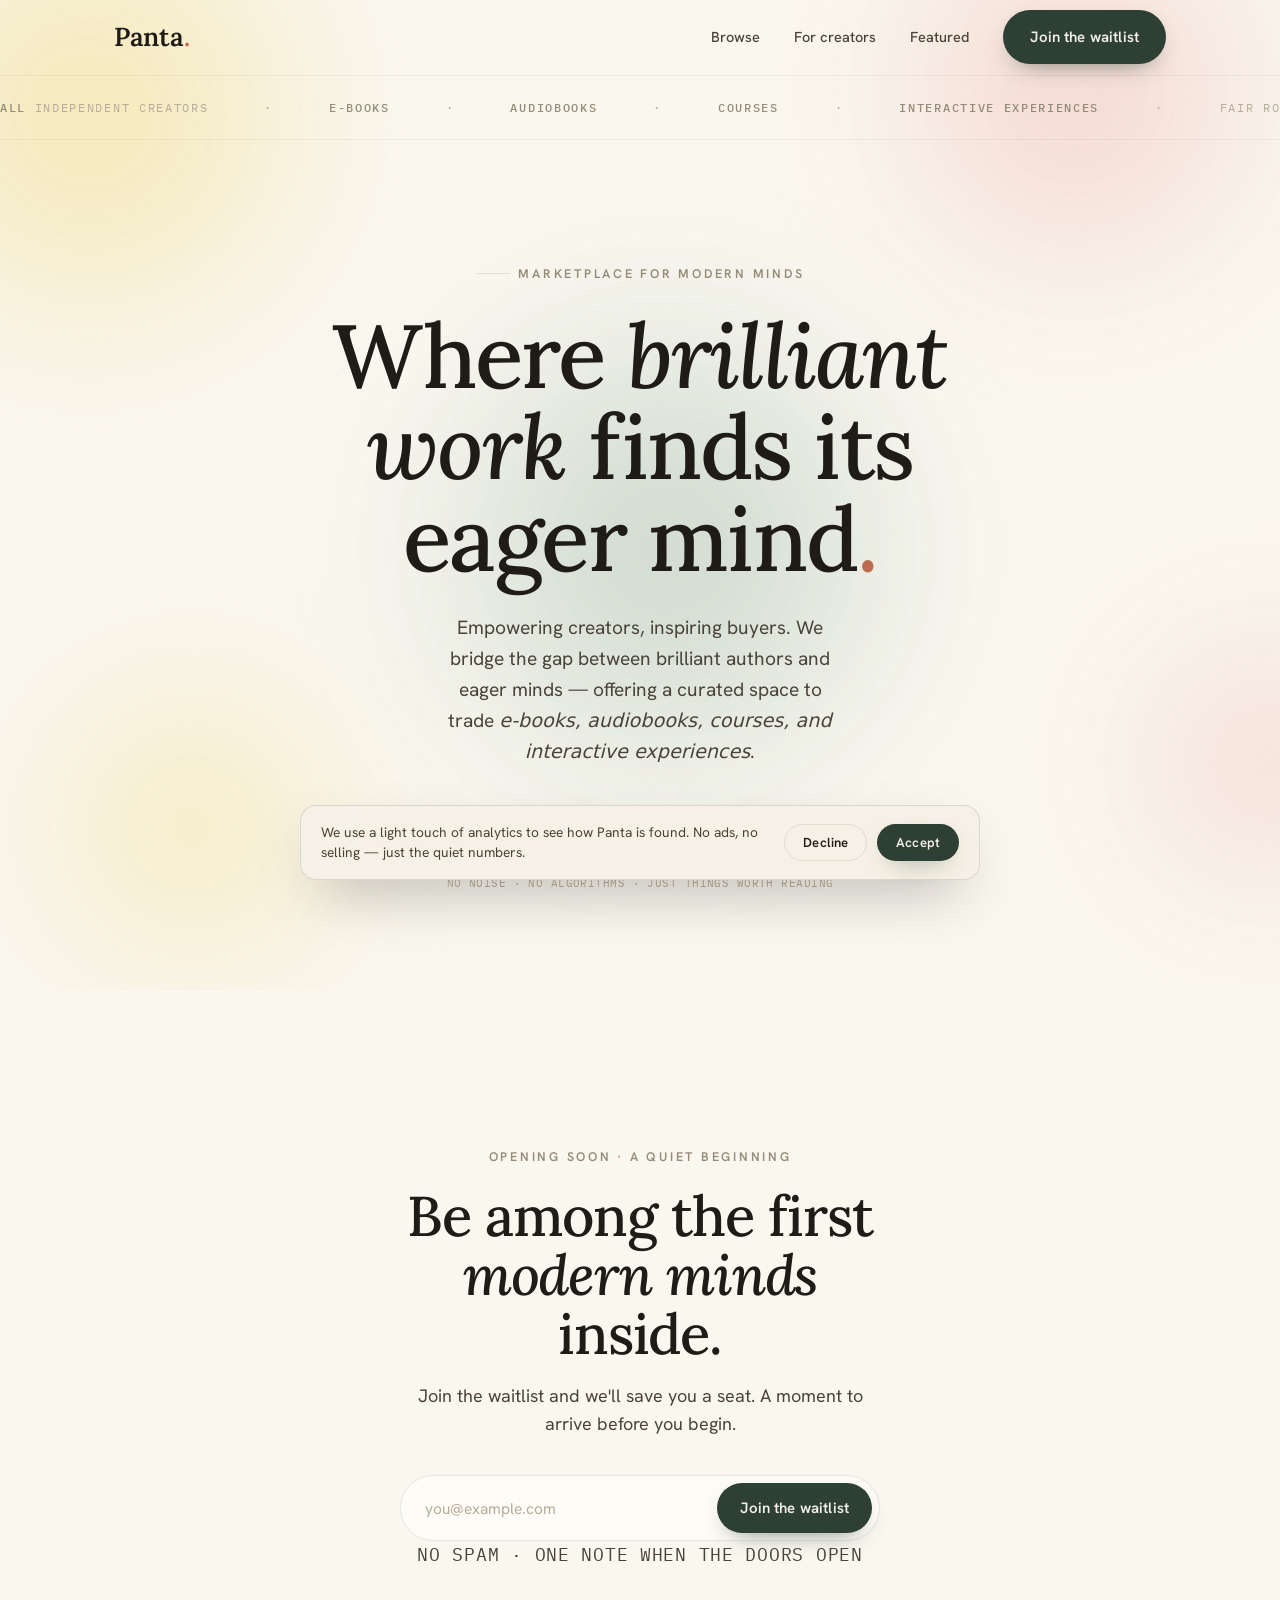
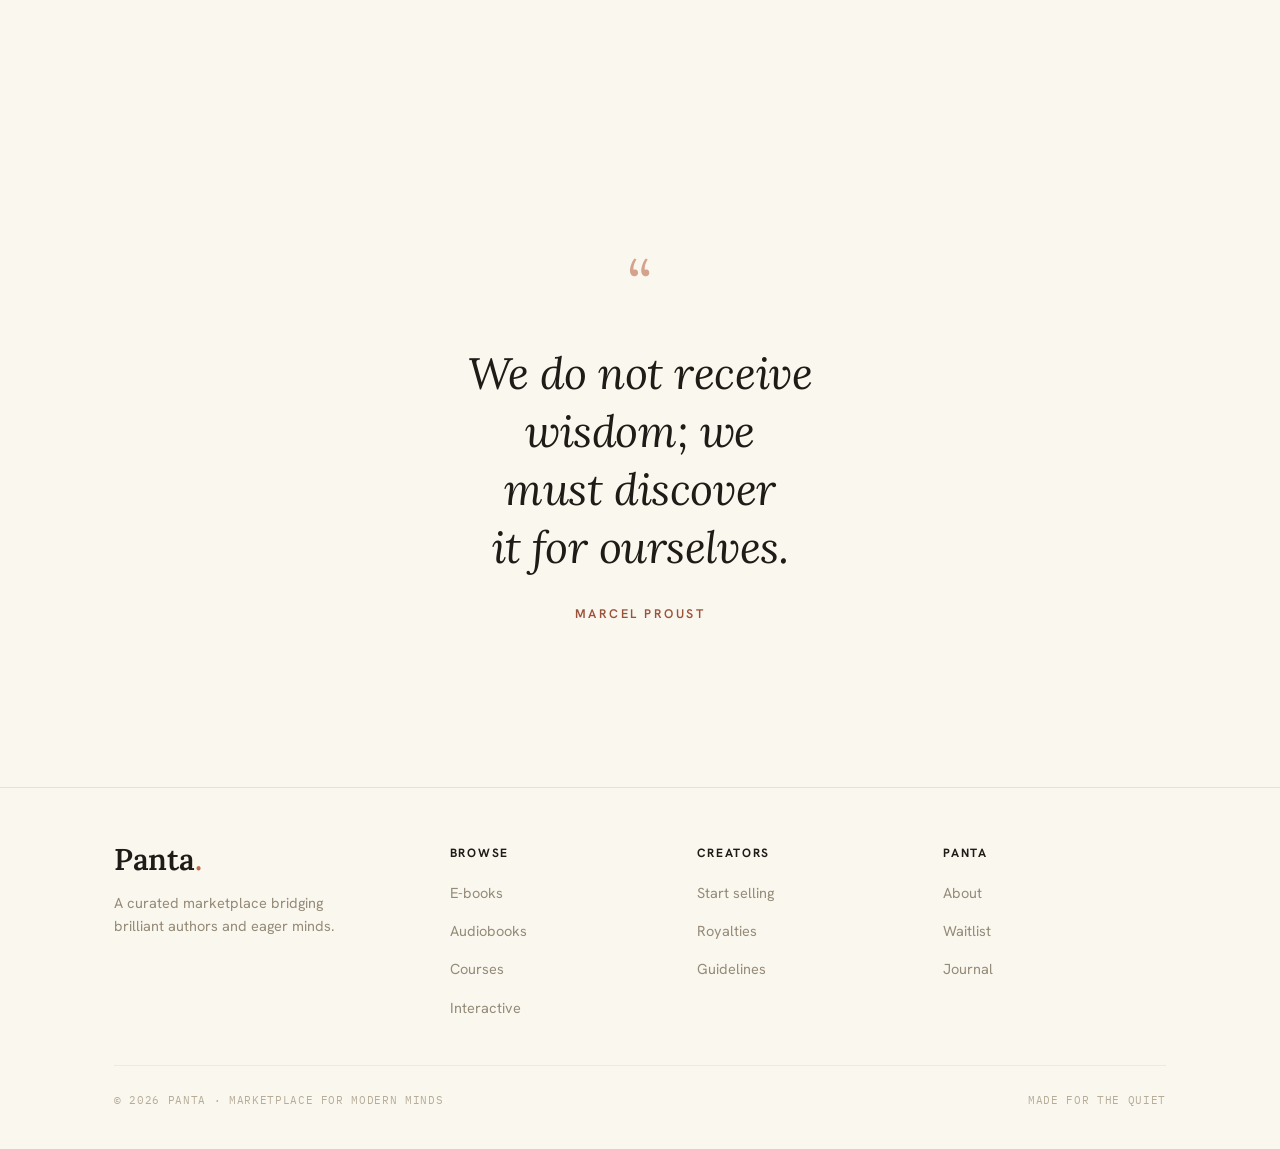
==== commit 8d6167d5: "moved strip up and some words with em moved strip up and some words with em" ====
--- a/index.html
+++ b/index.html
@@ -4,10 +4,10 @@
         <meta charset="utf-8" />
         <meta name="viewport" content="width=device-width, initial-scale=1" />
 
-        <!-- Google tag (gtag.js) — GA4 -->
+        <!-- Google tag (gtag.js) — GA4. Replace G-XXXXXXXXXX with your Measurement ID -->
         <script
             async
-            src="https://www.googletagmanager.com/gtag/js?id=G-8SDCCMNHDT"
+            src="https://www.googletagmanager.com/gtag/js?id=G-XXXXXXXXXX"
         ></script>
         <script>
             window.dataLayer = window.dataLayer || [];
@@ -33,7 +33,7 @@
                 }
             } catch (e) {}
             gtag("js", new Date());
-            gtag("config", "G-8SDCCMNHDT");
+            gtag("config", "G-XXXXXXXXXX");
         </script>
 
         <title>Panta — Marketplace for modern minds</title>
@@ -49,12 +49,7 @@
         />
         <link rel="stylesheet" href="styles.css" />
         <link rel="icon" href="favicon.ico" sizes="any" />
-        <link
-            rel="icon"
-            type="image/png"
-            sizes="32x32"
-            href="favicon-32.png"
-        />
+        <link rel="icon" type="image/png" sizes="32x32" href="favicon-32.png" />
         <link
             rel="apple-touch-icon"
             sizes="180x180"
@@ -88,6 +83,23 @@
                 </nav>
             </div>
         </header>
+        <!-- ======================= STRIP ======================= -->
+        <div class="strip" aria-hidden="true">
+            <div class="strip__row" id="strip">
+                <span><b>All</b> independent creators</span>
+                <span>·</span>
+                <span><b>e-books</b></span>
+                <span>·</span>
+                <span><b>audiobooks</b></span>
+                <span>·</span>
+                <span><b>courses</b></span>
+                <span>·</span>
+                <span><b>interactive experiences</b></span>
+                <span>·</span>
+                <span>fair royalties for authors</span>
+                <span>·</span>
+            </div>
+        </div>
 
         <main id="top">
             <!-- ======================= HERO ======================= -->
@@ -105,8 +117,11 @@
                         <p class="hero__lede reveal" data-d="2">
                             Empowering creators, inspiring buyers. We bridge the
                             gap between brilliant authors and eager minds —
-                            offering a curated space to trade e-books,
-                            audiobooks, courses, and interactive experiences.
+                            offering a curated space to trade
+                            <em
+                                >e-books, audiobooks, courses, and interactive
+                                experiences</em
+                            >.
                         </p>
                         <div class="hero__cta reveal" data-d="3">
                             <a class="btn btn--primary" href="#waitlist"
@@ -139,24 +154,6 @@
                     </div>
                 </div>
             </section>
-
-            <!-- ======================= STRIP ======================= -->
-            <div class="strip" aria-hidden="true">
-                <div class="strip__row" id="strip">
-                    <span><b>All</b> independent creators</span>
-                    <span>·</span>
-                    <span><b>e-books</b></span>
-                    <span>·</span>
-                    <span><b>audiobooks</b></span>
-                    <span>·</span>
-                    <span><b>courses</b></span>
-                    <span>·</span>
-                    <span><b>interactive experiences</b></span>
-                    <span>·</span>
-                    <span>fair royalties for authors</span>
-                    <span>·</span>
-                </div>
-            </div>
 
             <!-- ======================= CATEGORIES ======================= -->
             <!-- --
@@ -472,6 +469,6 @@
 
         <!-- behaviour -->
         <script src="app.js"></script>
-
     </body>
 </html>
+
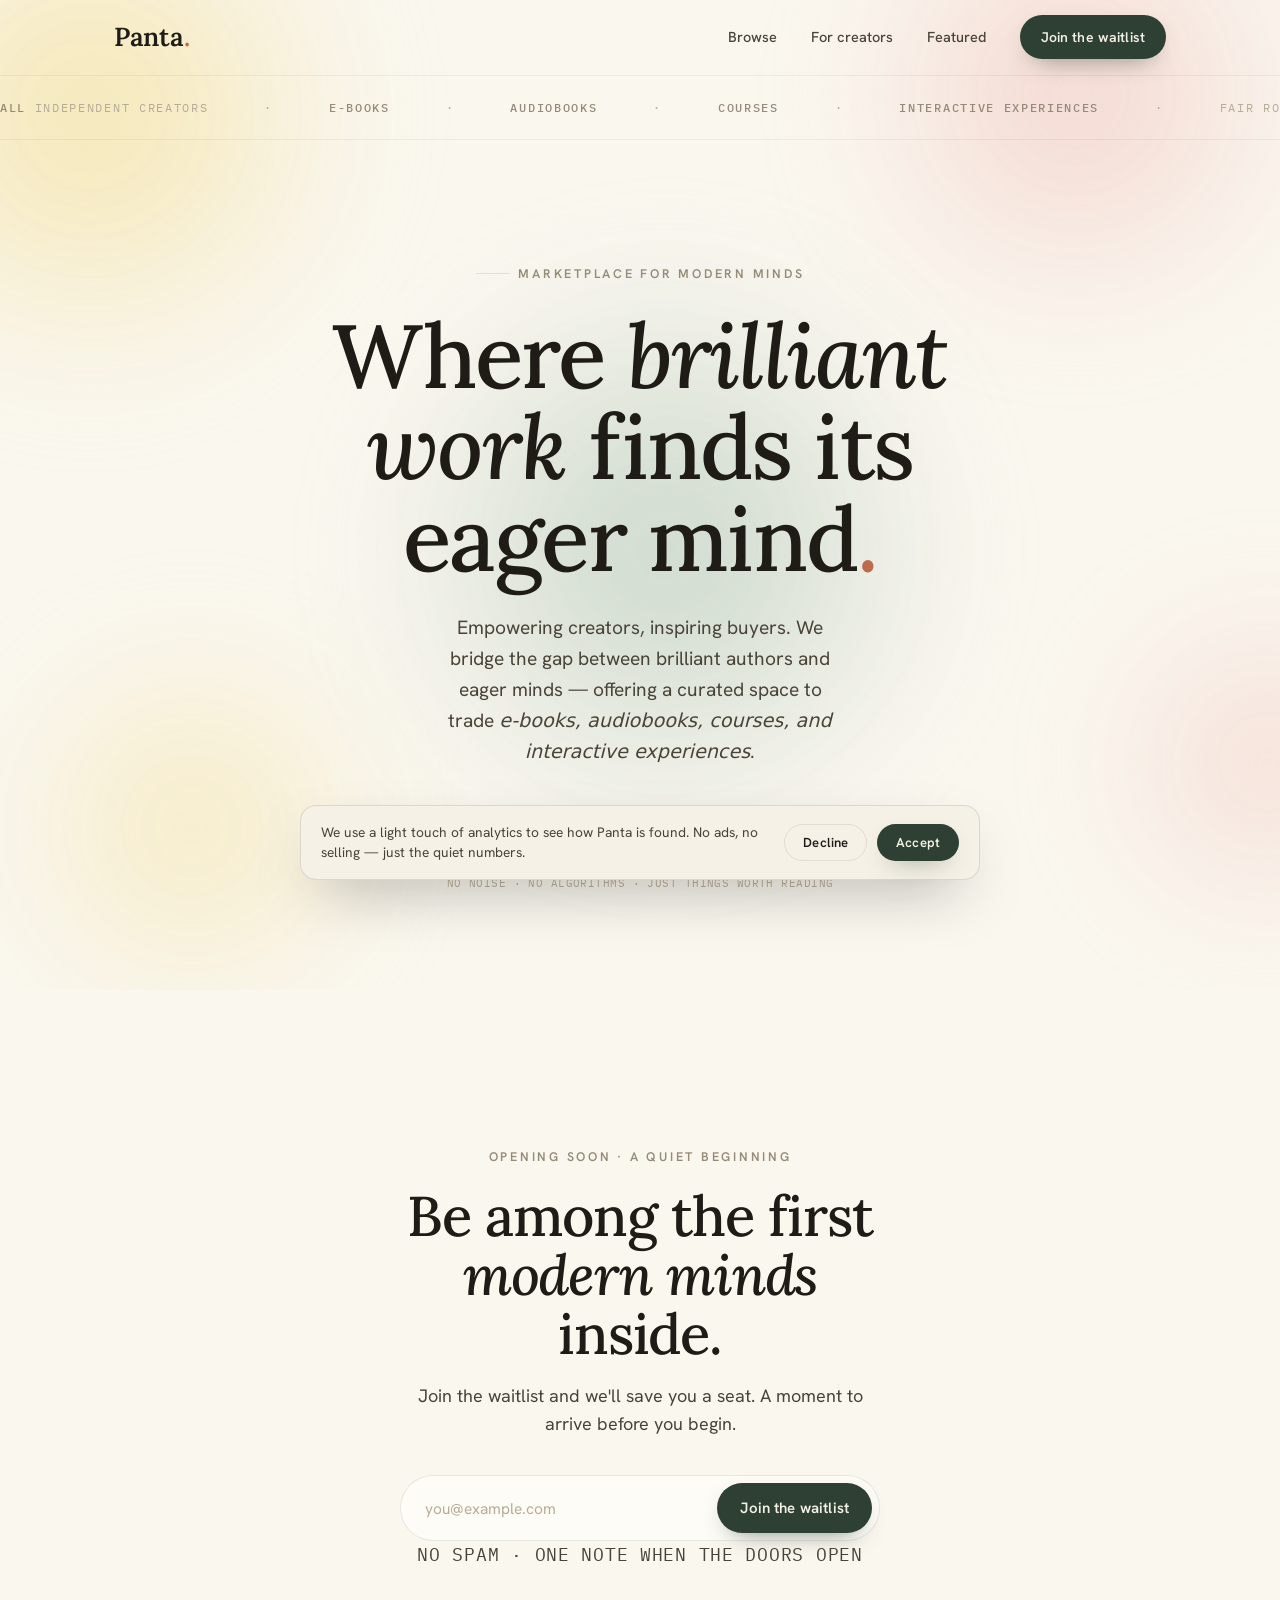
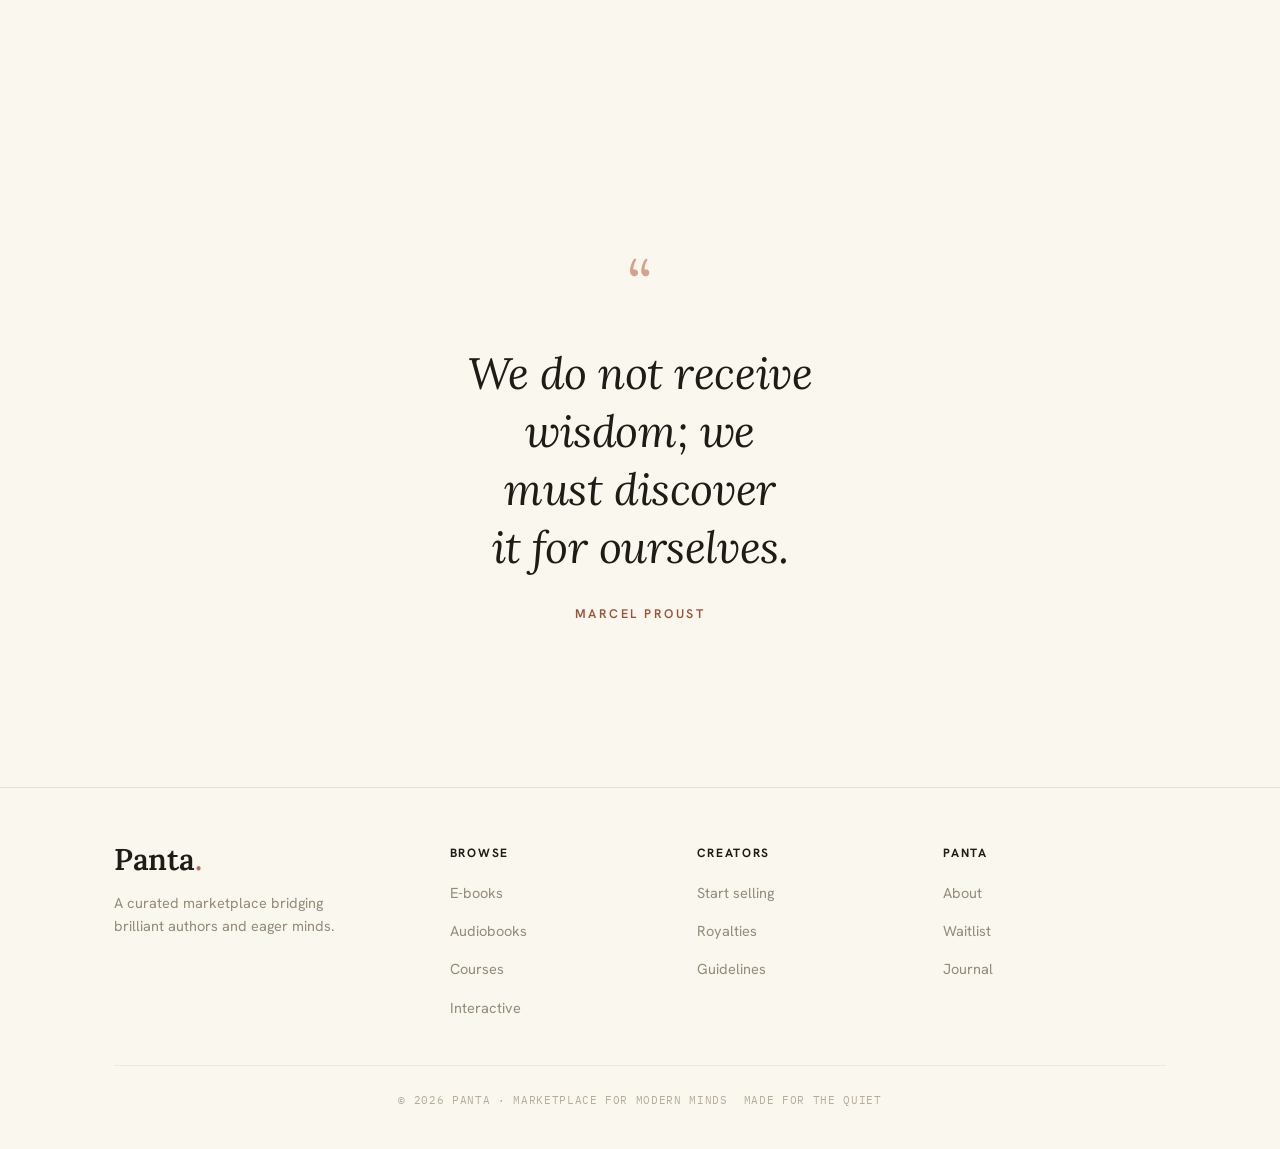
==== commit c0d4c8c8: "smaller redesign with bottom menu and mobile menu" ====
--- a/index.html
+++ b/index.html
@@ -4,10 +4,10 @@
         <meta charset="utf-8" />
         <meta name="viewport" content="width=device-width, initial-scale=1" />
 
-        <!-- Google tag (gtag.js) — GA4. Replace G-XXXXXXXXXX with your Measurement ID -->
+        <!-- Google tag (gtag.js) — GA4 -->
         <script
             async
-            src="https://www.googletagmanager.com/gtag/js?id=G-XXXXXXXXXX"
+            src="https://www.googletagmanager.com/gtag/js?id=G-8SDCCMNHDT"
         ></script>
         <script>
             window.dataLayer = window.dataLayer || [];
@@ -33,7 +33,7 @@
                 }
             } catch (e) {}
             gtag("js", new Date());
-            gtag("config", "G-XXXXXXXXXX");
+            gtag("config", "G-8SDCCMNHDT");
         </script>
 
         <title>Panta — Marketplace for modern minds</title>
@@ -81,6 +81,28 @@
                         >Join the waitlist</a
                     >
                 </nav>
+                <button
+                    class="nav__menu-btn"
+                    id="navMenuBtn"
+                    type="button"
+                    aria-label="Open menu"
+                    aria-expanded="false"
+                    aria-controls="navMenu"
+                >
+                    <span></span><span></span><span></span>
+                </button>
+            </div>
+            <div class="nav__menu" id="navMenu">
+                <div class="wrap nav__menu-inner">
+                    <a class="nav__menu-link" href="in-progress.html">Browse</a>
+                    <a class="nav__menu-link" href="in-progress.html"
+                        >For creators</a
+                    >
+                    <a class="nav__menu-link" href="in-progress.html">Featured</a>
+                    <a class="btn btn--primary nav__menu-cta" href="#waitlist"
+                        >Join the waitlist</a
+                    >
+                </div>
             </div>
         </header>
         <!-- ======================= STRIP ======================= -->
@@ -471,4 +493,3 @@
         <script src="app.js"></script>
     </body>
 </html>
-
--- a/styles.css
+++ b/styles.css
@@ -244,10 +244,73 @@
 }
 .nav__links a:not(.btn):hover { color: var(--ink); }
 .nav__links a:not(.btn):hover::after { width: 100%; }
-.nav__menu-btn { display: none; }
+.nav__links .btn--primary { font-size: 14px; padding: 10px 20px; }
+
+/* hamburger toggle — hidden on desktop */
+.nav__menu-btn {
+  display: none;
+  flex-direction: column;
+  justify-content: center;
+  gap: 5px;
+  width: 42px; height: 42px;
+  padding: 0;
+  background: transparent;
+  border: 1px solid var(--line);
+  border-radius: 12px;
+  cursor: pointer;
+  transition: border-color .2s;
+}
+.nav__menu-btn span {
+  display: block;
+  width: 18px; height: 2px;
+  margin: 0 auto;
+  background: var(--ink);
+  border-radius: 2px;
+  transition: transform .25s ease, opacity .2s ease;
+}
+.nav--menu-open .nav__menu-btn span:nth-child(1) { transform: translateY(7px) rotate(45deg); }
+.nav--menu-open .nav__menu-btn span:nth-child(2) { opacity: 0; }
+.nav--menu-open .nav__menu-btn span:nth-child(3) { transform: translateY(-7px) rotate(-45deg); }
+
+/* mobile dropdown panel — collapsed by default */
+.nav__menu { display: none; }
+.nav__menu-inner {
+  display: flex;
+  flex-direction: column;
+  gap: 2px;
+  padding-block: 10px 22px;
+}
+.nav__menu-link {
+  font-family: var(--sans);
+  font-size: 16px;
+  font-weight: 500;
+  color: var(--ink-soft);
+  text-decoration: none;
+  padding: 13px 2px;
+  border-bottom: 1px solid var(--line-soft);
+  transition: color .2s;
+}
+.nav__menu-link:hover { color: var(--ink); }
+.nav__menu-cta { margin-top: 14px; justify-content: center; }
 
 @media (max-width: 760px) {
   .nav__links .nav-link { display: none; }
+  .nav__links .btn--primary { display: none; }
+  .nav__menu-btn { display: flex; }
+  .nav__menu {
+    display: block;
+    overflow: hidden;
+    max-height: 0;
+    background: rgba(250, 247, 239, 0.98);
+    backdrop-filter: saturate(140%) blur(14px);
+    -webkit-backdrop-filter: saturate(140%) blur(14px);
+    border-bottom: 1px solid transparent;
+    transition: max-height .32s cubic-bezier(.2,.7,.2,1), border-color .32s;
+  }
+  .nav--menu-open .nav__menu {
+    max-height: 360px;
+    border-bottom-color: var(--line-soft);
+  }
 }
 
 /* ============================================================
@@ -664,7 +727,7 @@
 .footer__col a { color: var(--muted); text-decoration: none; font-size: 14.5px; transition: color .2s; }
 .footer__col a:hover { color: var(--accent-ink); }
 .footer__base {
-  display: flex; justify-content: space-between; align-items: center; gap: 16px;
+  display: flex; justify-content: center; align-items: center; gap: 16px;
   padding-top: 26px; border-top: 1px solid var(--line-soft);
   font-size: 13px; color: var(--faint);
 }
@@ -829,8 +892,10 @@
   body { font-size: 16px; }
   .cats { grid-template-columns: 1fr; }
   .shelf { grid-template-columns: 1fr 1fr; }
-  .footer__grid { grid-template-columns: 1fr; gap: 30px; }
-  .footer__base { flex-direction: column; align-items: flex-start; }
+  .footer__grid { grid-template-columns: 1fr; gap: 30px; text-align: center; justify-items: center; }
+  .footer__tag { max-width: none; }
+  .footer__col ul { justify-items: center; }
+  .footer__base { flex-direction: column; align-items: center; text-align: center; }
   .form { flex-direction: column; border-radius: 18px; padding: 10px; }
   .form input { padding: 10px 12px; text-align: center; }
   .form .btn--primary { width: 100%; justify-content: center; }
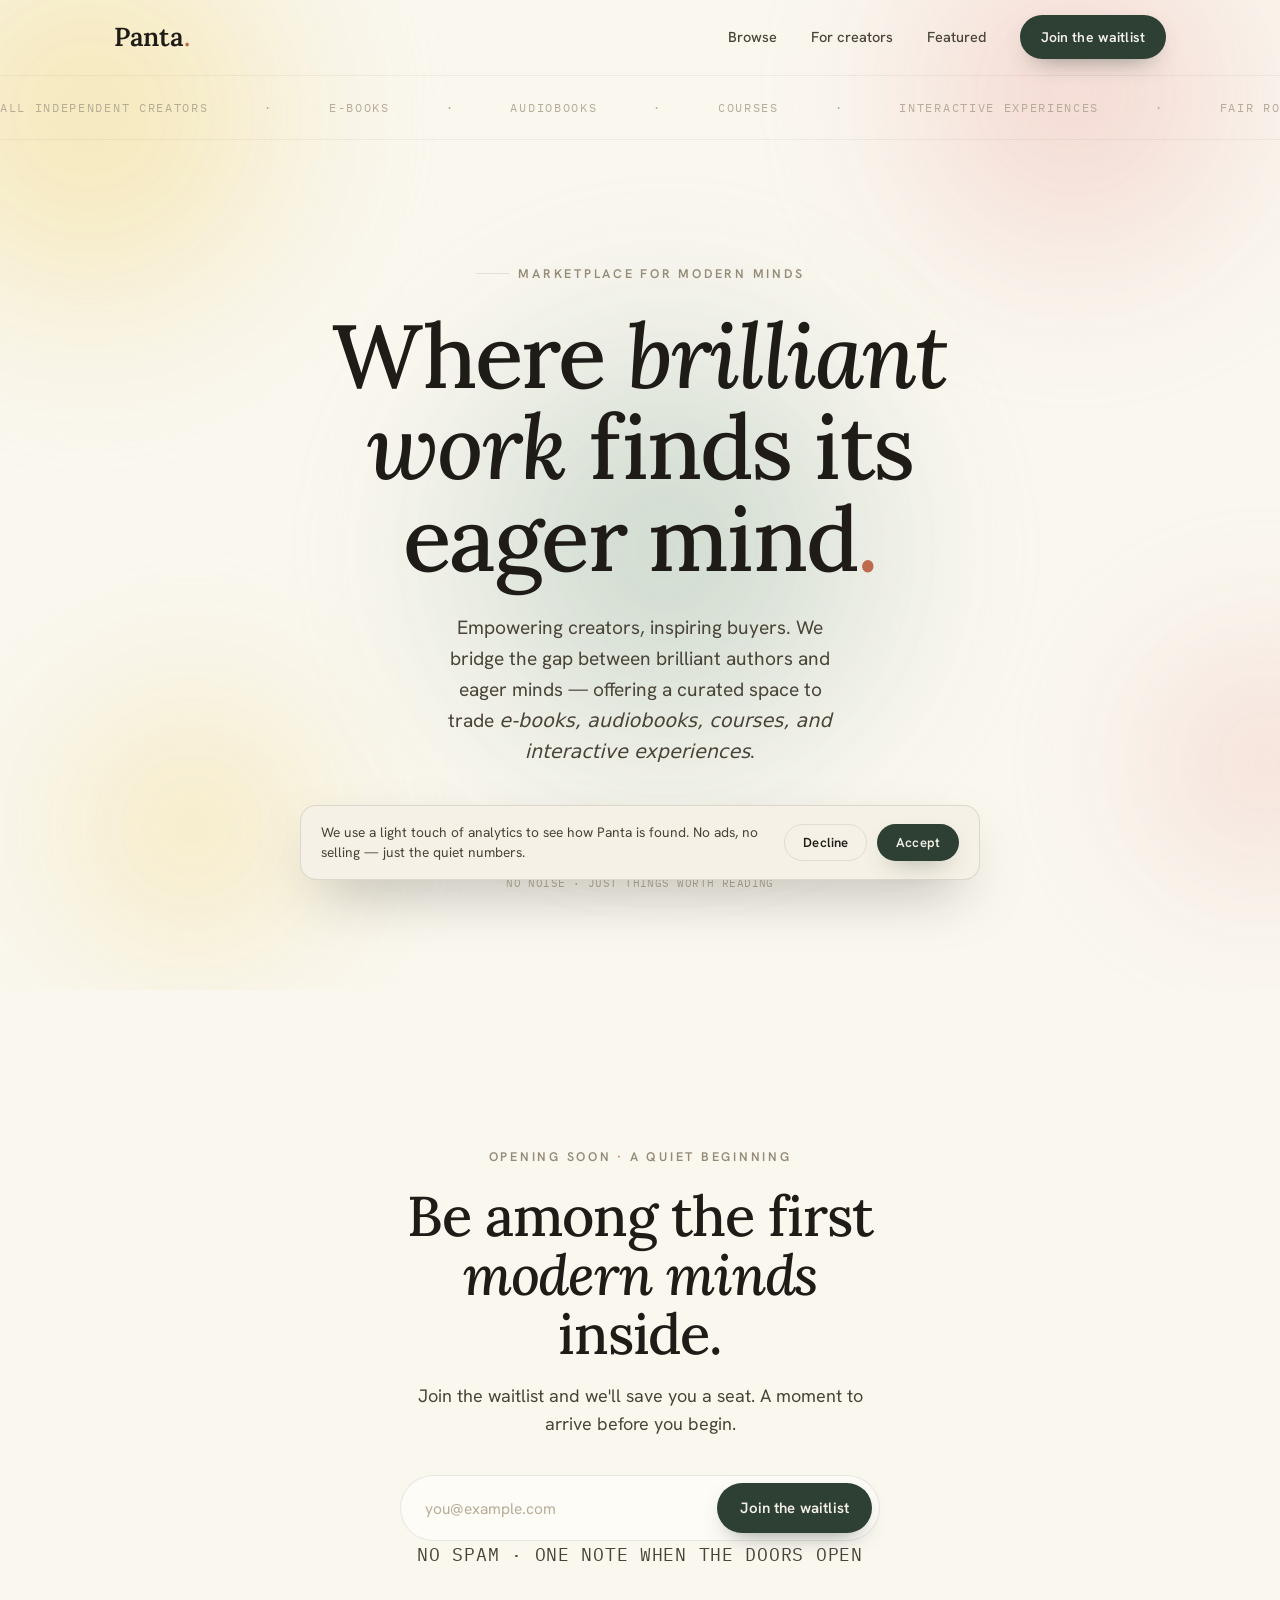
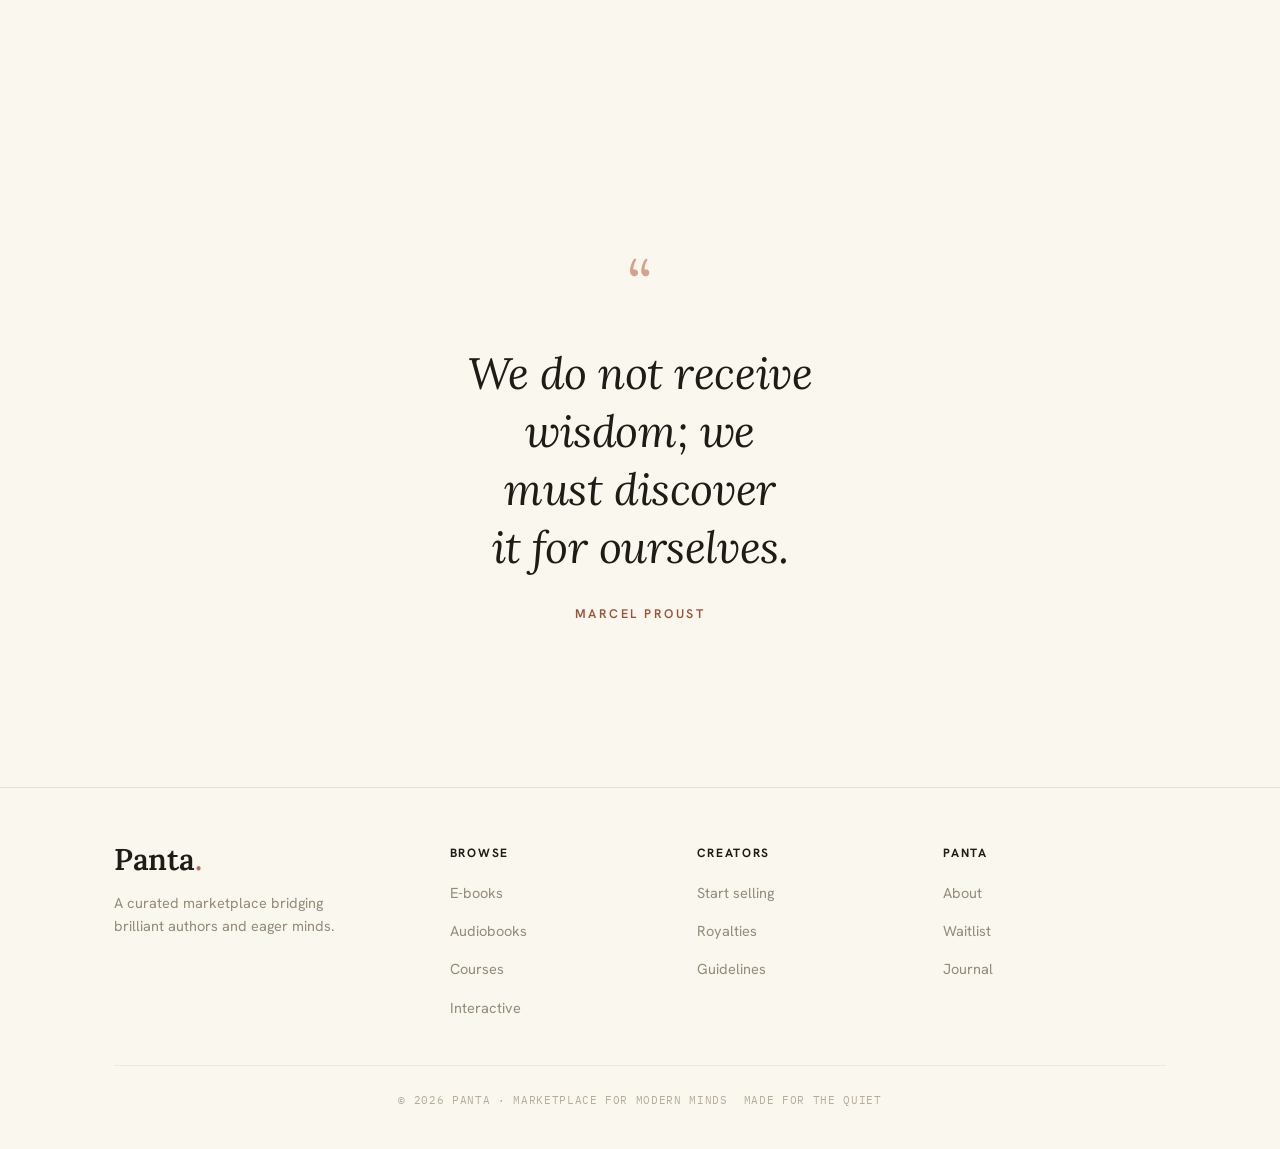
==== commit e06f8545: "strip animation try 2" ====
--- a/index.html
+++ b/index.html
@@ -98,7 +98,9 @@
                     <a class="nav__menu-link" href="in-progress.html"
                         >For creators</a
                     >
-                    <a class="nav__menu-link" href="in-progress.html">Featured</a>
+                    <a class="nav__menu-link" href="in-progress.html"
+                        >Featured</a
+                    >
                     <a class="btn btn--primary nav__menu-cta" href="#waitlist"
                         >Join the waitlist</a
                     >
@@ -108,15 +110,15 @@
         <!-- ======================= STRIP ======================= -->
         <div class="strip" aria-hidden="true">
             <div class="strip__row" id="strip">
-                <span><b>All</b> independent creators</span>
-                <span>·</span>
-                <span><b>e-books</b></span>
-                <span>·</span>
-                <span><b>audiobooks</b></span>
-                <span>·</span>
-                <span><b>courses</b></span>
-                <span>·</span>
-                <span><b>interactive experiences</b></span>
+                <span>All independent creators</span>
+                <span>·</span>
+                <span>e-books</span>
+                <span>·</span>
+                <span>audiobooks</span>
+                <span>·</span>
+                <span>courses</span>
+                <span>·</span>
+                <span>interactive experiences</span>
                 <span>·</span>
                 <span>fair royalties for authors</span>
                 <span>·</span>
@@ -155,7 +157,7 @@
                             >
                         </div>
                         <p class="hero__note reveal" data-d="4">
-                            No noise · no algorithms · just things worth reading
+                            No noise · just things worth reading
                         </p>
                     </div>
 
--- a/styles.css
+++ b/styles.css
@@ -411,12 +411,12 @@
 .strip__row {
   display: flex;
   align-items: center;
-  gap: 56px;
   white-space: nowrap;
   width: max-content;
   animation: marquee 36s linear infinite;
 }
 .strip__row span {
+  margin-right: 56px;
   font-family: var(--mono);
   font-size: 12px;
   letter-spacing: 0.14em;
